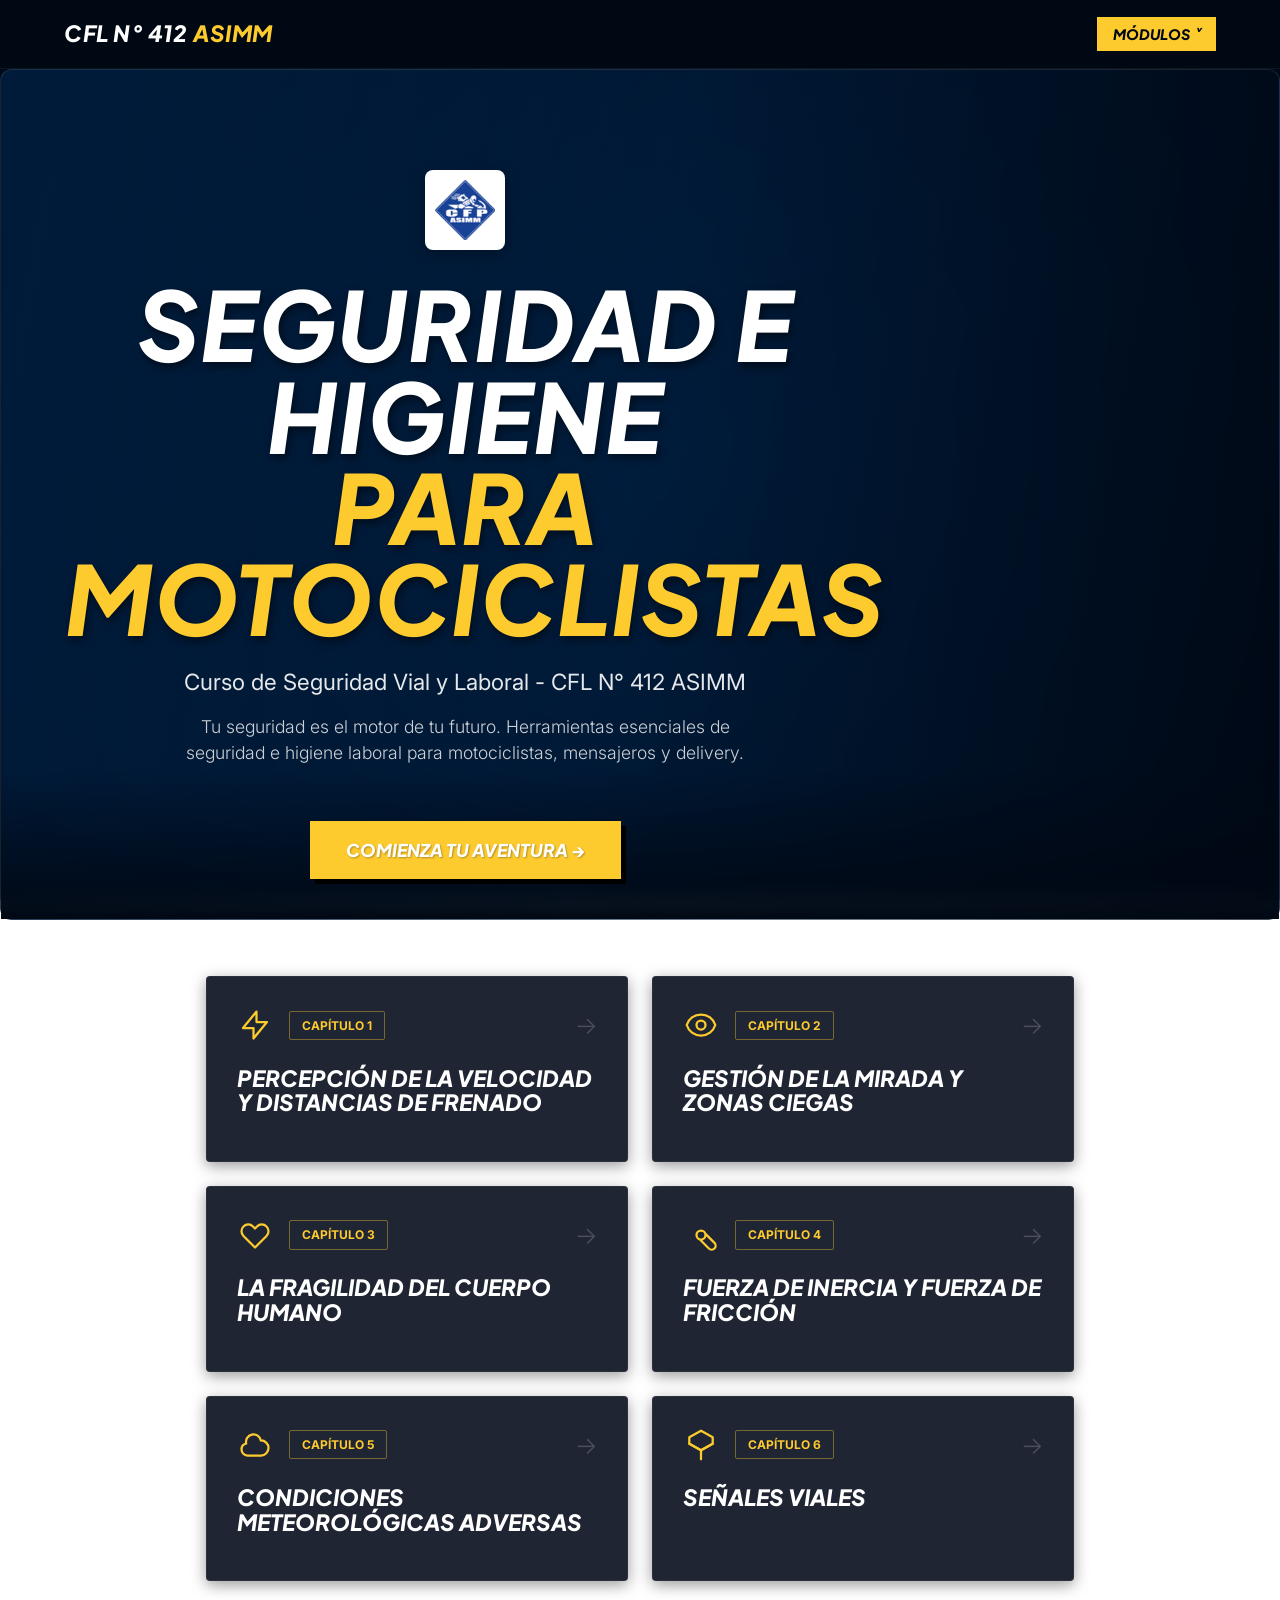
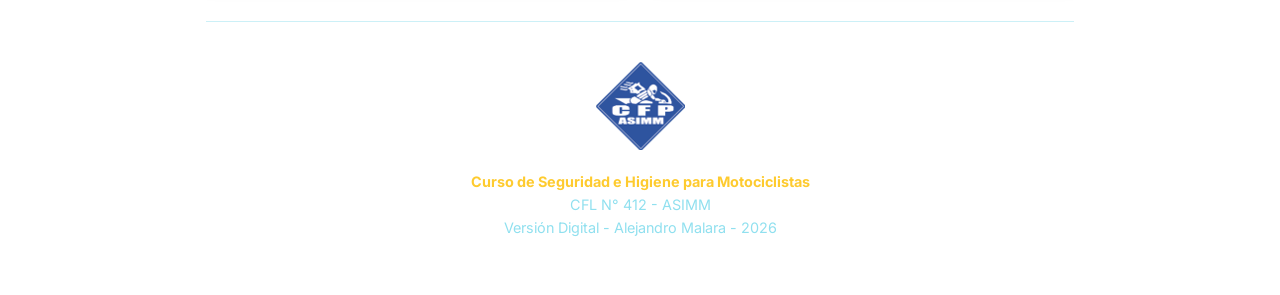
==== index.html @ fe1f0829 "Curso de Seguridad e Higiene para Motociclistas - CFL 412 ASIMM" ====
<!DOCTYPE html>
<html lang="es">

<head>
    <script>
        const urlParams = new URLSearchParams(window.location.search);
        const showCap = urlParams.get('cap');
        if (showCap) {
            document.documentElement.classList.add('chapter-view-mode');
            document.addEventListener('DOMContentLoaded', () => {
                const targetCap = document.getElementById(showCap);
                if (targetCap) {
                    targetCap.classList.add('active-view');
                }
            });
        }
    </script>
    <meta charset="UTF-8">
    <meta name="viewport" content="width=device-width, initial-scale=1.0, maximum-scale=5.0">
    <title>Curso de Seguridad e Higiene para Motociclistas</title>
    <!-- Google Fonts -->
    <link rel="preconnect" href="https://fonts.googleapis.com">
    <link rel="preconnect" href="https://fonts.gstatic.com" crossorigin>
    <link
        href="https://fonts.googleapis.com/css2?family=Inter:ital,opsz,wght@0,14..32,100..900;1,14..32,100..900&family=Plus+Jakarta+Sans:ital,wght@0,200..800;1,200..800&display=swap"
        rel="stylesheet">
    <style>
        :root {
            /* ASIMM Official Colors / Formacion Vial Extreme */
            --gcba-navy: #001d3d;
            --gcba-navy-dark: #000814;
            --gcba-cyan: #00B4D8;
            --gcba-yellow: #fecb2f;
            --gcba-orange: #ff4139;
            /* Brand Red */
            --white: #FFFFFF;
            --danger-red: #ff4139;
        }

        * {
            margin: 0;
            padding: 0;
            box-sizing: border-box;
        }

        body {
            font-family: 'Inter', -apple-system, BlinkMacSystemFont, 'Segoe UI', Roboto, sans-serif;
            background: radial-gradient(circle at center, var(--gcba-navy) 0%, var(--gcba-navy-dark) 100%);
            background-attachment: fixed;
            color: var(--white);
            line-height: 1.6;
            min-height: 100vh;
            -webkit-font-smoothing: antialiased;
        }

        .container {
            max-width: 900px;
            margin: 0 auto;
            padding: 16px;
        }

        header {
            background: rgba(0, 29, 61, 0.6);
            backdrop-filter: blur(10px);
            border: 1px solid rgba(255, 255, 255, 0.1);
            border-radius: 12px;
            padding: 24px;
            margin-bottom: 24px;
            text-align: center;
        }

        h1 {
            font-family: 'Plus Jakarta Sans', sans-serif;
            color: var(--white);
            font-size: 2rem;
            margin-bottom: 8px;
            font-weight: 800;
            font-style: italic;
            text-transform: uppercase;
            letter-spacing: 1px;
        }

        .subtitle {
            color: var(--gcba-yellow);
            font-size: 1rem;
            font-weight: 500;
        }

        .toc {
            background: rgba(0, 29, 61, 0.6);
            backdrop-filter: blur(10px);
            border: 1px solid rgba(255, 255, 255, 0.1);
            border-radius: 10px;
            padding: 20px;
            margin-bottom: 24px;
        }

        .toc h2 {
            font-family: 'Plus Jakarta Sans', sans-serif;
            color: var(--gcba-yellow);
            font-size: 1.3rem;
            margin-bottom: 12px;
            border-bottom: 1px solid rgba(255, 255, 255, 0.1);
            padding-bottom: 8px;
            font-weight: 800;
            font-style: italic;
            text-transform: uppercase;
        }

        .toc ul {
            list-style: none;
            padding: 0;
        }

        .toc li {
            padding: 10px 0;
            border-bottom: 1px solid rgba(255, 255, 255, 0.1);
        }

        .toc li:last-child {
            border-bottom: none;
        }

        .toc a {
            color: var(--white);
            text-decoration: none;
            font-size: 1rem;
            display: block;
            transition: color 0.2s ease, transform 0.2s ease;
        }

        .toc a:hover {
            transform: translateX(5px);
            color: var(--gcba-yellow);
        }

        .chapter-grid {
            display: grid;
            grid-template-columns: repeat(auto-fit, minmax(min(100%, 320px), 1fr));
            gap: 24px;
            margin-bottom: 40px;
        }

        .chapter {
            background: #1f2532;
            border: 1px solid rgba(255, 255, 255, 0.05);
            border-radius: 4px;
            padding: 30px;
            display: flex;
            flex-direction: column;
            box-shadow: 0 4px 15px rgba(0, 0, 0, 0.4);
            transition: transform 0.2s ease, box-shadow 0.2s ease;
        }

        .chapter:hover {
            transform: translateY(-5px);
            box-shadow: 0 8px 15px rgba(0, 0, 0, 0.6);
            border-color: rgba(254, 203, 47, 0.3);
        }

        .card-header {
            display: flex;
            justify-content: space-between;
            align-items: flex-start;
            margin-bottom: 20px;
        }

        .card-icon-badge {
            display: flex;
            align-items: center;
            gap: 16px;
        }

        .card-icon-badge svg {
            width: 36px;
            height: 36px;
            stroke-width: 1.5;
        }

        .card-badge {
            font-size: 0.75rem;
            font-weight: 700;
            color: var(--gcba-yellow);
            border: 1px solid rgba(254, 203, 47, 0.4);
            padding: 4px 12px;
            border-radius: 2px;
            text-transform: uppercase;
        }

        .card-arrow {
            color: rgba(255, 255, 255, 0.2);
            font-size: 1.5rem;
            font-weight: 300;
        }

        .chapter h2.card-title {
            font-family: 'Plus Jakarta Sans', sans-serif;
            color: var(--white);
            font-size: 1.4rem;
            margin-bottom: 16px;
            border-bottom: none;
            padding-bottom: 0;
            font-weight: 900;
            font-style: italic;
            text-transform: uppercase;
            line-height: 1.1;
        }

        .chapter h3 {
            font-family: 'Plus Jakarta Sans', sans-serif;
            color: var(--white);
            font-size: 1.1rem;
            margin: 20px 0 10px 0;
            font-weight: 700;
        }

        .chapter p,
        .chapter ul {
            color: rgba(255, 255, 255, 0.7);
            font-size: 0.95rem;
            line-height: 1.6;
            margin-bottom: 16px;
        }

        .chapter ul {
            margin: 14px 0 14px 28px;
        }

        .chapter li {
            margin-bottom: 10px;
        }

        .alert {
            padding: 18px;
            border-radius: 10px;
            margin: 20px 0;
            border-left: 5px solid;
            font-size: 1rem;
        }

        .alert-warning {
            background: rgba(254, 203, 47, 0.15);
            border-color: var(--gcba-yellow);
            color: var(--gcba-yellow);
        }

        .alert-danger {
            background: rgba(255, 65, 57, 0.15);
            border-color: var(--gcba-orange);
            color: var(--gcba-orange);
        }

        .alert-info {
            background: rgba(0, 180, 216, 0.15);
            border-color: var(--gcba-cyan);
            color: #90E0EF;
        }

        strong {
            color: var(--gcba-yellow);
            font-weight: 700;
        }

        /* Navbar & Hero Styles */
        .navbar {
            display: flex;
            justify-content: space-between;
            align-items: center;
            padding: 1rem 5%;
            background-color: var(--gcba-navy-dark);
            position: fixed;
            top: 0;
            left: 0;
            right: 0;
            z-index: 1000;
            border-bottom: 1px solid rgba(255, 255, 255, 0.05);
        }

        .nav-brand {
            font-family: 'Plus Jakarta Sans', sans-serif;
            font-size: 1.4rem;
            font-weight: 800;
            font-style: italic;
            letter-spacing: 0.5px;
            display: flex;
            flex-wrap: wrap;
            gap: 6px;
        }

        .text-white {
            color: var(--white);
        }

        .text-yellow {
            color: var(--gcba-yellow);
        }

        .nav-btn {
            background-color: var(--gcba-yellow);
            color: var(--gcba-navy-dark);
            border: none;
            padding: 8px 16px;
            font-family: 'Plus Jakarta Sans', sans-serif;
            font-weight: 800;
            font-style: italic;
            font-size: 0.9rem;
            cursor: pointer;
            text-transform: uppercase;
        }

        .hero {
            position: relative;
            min-height: 85vh;
            display: flex;
            align-items: center;
            padding: 100px 5% 40px;
            margin-bottom: 40px;
            background: linear-gradient(100deg, rgba(0, 29, 61, 0.95) 0%, rgba(0, 29, 61, 0.6) 50%, rgba(0, 8, 20, 0.85) 100%), none;
        }

        .hero::after {
            content: '';
            position: absolute;
            bottom: 0;
            left: 0;
            right: 0;
            height: 150px;
            background: linear-gradient(to top, var(--gcba-navy-dark), transparent);
            pointer-events: none;
        }

        .hero-content {
            max-width: 800px;
            position: relative;
            z-index: 10;
        }

        .hero-title {
            font-family: 'Plus Jakarta Sans', sans-serif;
            font-size: clamp(3rem, 8vw, 6rem);
            line-height: 0.95;
            margin-bottom: 24px;
            font-weight: 900;
            font-style: italic;
            text-transform: uppercase;
            text-shadow: 2px 4px 8px rgba(0, 0, 0, 0.5);
        }

        .hero-subtitle {
            font-size: 1.4rem;
            font-weight: 400;
            margin-bottom: 16px;
            max-width: 800px;
            line-height: 1.4;
            color: rgba(255, 255, 255, 0.9);
        }

        .hero-description {
            font-size: 1.1rem;
            font-weight: 300;
            margin: 0 auto 40px auto;
            max-width: 600px;
            line-height: 1.5;
            color: rgba(255, 255, 255, 0.8);
            text-align: center;
        }

        .btn-primary {
            display: inline-block;
            background-color: var(--gcba-yellow);
            color: var(--white);
            text-shadow: 1px 1px 2px rgba(0, 0, 0, 0.3);
            text-align: center;
            text-decoration: none;
            padding: 18px 36px;
            font-family: 'Plus Jakarta Sans', sans-serif;
            font-weight: 800;
            font-style: italic;
            font-size: 1.1rem;
            text-transform: uppercase;
            border: none;
            cursor: pointer;
            box-shadow: 5px 5px 0px rgba(0, 0, 0, 1);
            transition: all 0.2s ease;
        }

        .btn-primary:active {
            transform: translate(2px, 2px);
            box-shadow: 0 0 0 rgba(0, 0, 0, 1);
        }

        /* Estilos para el botón H5P */
        .h5p-btn {
            display: block;
            width: 100%;
            padding: 18px;
            background-color: var(--gcba-yellow);
            color: var(--white);
            text-shadow: 1px 1px 2px rgba(0, 0, 0, 0.3);
            text-align: center;
            text-decoration: none;
            font-family: 'Plus Jakarta Sans', sans-serif;
            font-weight: 800;
            font-style: italic;
            font-size: 1.1rem;
            border-radius: 4px;
            margin-top: 24px;
            box-shadow: 4px 4px 0px rgba(0, 0, 0, 1);
            transition: all 0.3s ease;
            text-transform: uppercase;
            letter-spacing: 1px;
            border: none;
            cursor: pointer;
            margin-top: auto;
        }

        .h5p-btn:hover {
            transform: translate(-2px, -2px);
            background-color: #ffda60;
            box-shadow: 6px 6px 0px rgba(0, 0, 0, 1);
        }

        .h5p-btn:active {
            transform: translate(2px, 2px);
            box-shadow: 0px 0px 0px rgba(0, 0, 0, 1);
        }

        .h5p-hint {
            display: block;
            text-align: center;
            font-size: 0.85rem;
            color: #90E0EF;
            margin-top: 8px;
            font-style: italic;
        }

        footer {
            text-align: center;
            padding: 40px 24px;
            color: #90E0EF;
            font-size: 0.9rem;
            border-top: 1px solid rgba(0, 180, 216, 0.2);
            margin-top: 40px;
            display: flex;
            flex-direction: column;
            align-items: center;
        }

        .footer-logo {
            max-width: 150px;
            height: auto;
            margin-bottom: 20px;
            opacity: 0.9;
        }

        /* Responsive adjustments */
        @media (max-width: 768px) {
            .navbar {
                padding: 0.8rem 5%;
            }

            .nav-brand {
                font-size: 0.95rem;
            }

            .hero {
                padding: 100px 5% 30px;
                min-height: auto;
            }

            .hero-title {
                font-size: clamp(2.2rem, 8vw, 3.5rem);
                margin-bottom: 16px;
            }

            .hero-subtitle {
                font-size: 1rem;
                margin-bottom: 24px;
            }

            .chapter {
                padding: 20px 16px;
            }

            .h5p-btn,
            .btn-primary {
                font-size: 0.95rem;
                padding: 14px;
            }

            .modal-content {
                padding: 24px;
                width: 95%;
            }
        }

        .modal-overlay {
            display: none;
            position: fixed;
            top: 0;
            left: 0;
            width: 100%;
            height: 100%;
            background: rgba(0, 0, 0, 0.85);
            backdrop-filter: blur(8px);
            z-index: 1000;
            justify-content: center;
            align-items: center;
            opacity: 0;
            transition: opacity 0.3s ease;
        }

        .modal-overlay.active {
            display: flex;
            opacity: 1;
        }

        .modal-content {
            background: #1f2532;
            padding: 40px;
            width: 90%;
            max-width: 450px;
            border-radius: 8px;
            border: 1px solid rgba(254, 203, 47, 0.3);
            box-shadow: 0 10px 40px rgba(0, 0, 0, 0.8);
            transform: translateY(20px);
            transition: transform 0.3s ease;
            position: relative;
        }

        .modal-overlay.active .modal-content {
            transform: translateY(0);
        }

        .close-btn {
            position: absolute;
            top: 15px;
            right: 20px;
            background: none;
            border: none;
            color: rgba(255, 255, 255, 0.6);
            font-size: 2rem;
            cursor: pointer;
            line-height: 1;
            transition: color 0.2s;
        }

        .close-btn:hover {
            color: var(--gcba-yellow);
        }

        .form-group {
            margin-bottom: 20px;
        }

        .form-input {
            width: 100%;
            padding: 14px 16px;
            background: rgba(0, 0, 0, 0.3);
            border: 1px solid rgba(255, 255, 255, 0.15);
            border-radius: 4px;
            color: var(--white);
            font-family: 'Inter', sans-serif;
            font-size: 1rem;
            transition: all 0.2s ease;
            box-sizing: border-box;
        }

        .form-input:focus {
            outline: none;
            border-color: var(--gcba-yellow);
            background: rgba(0, 0, 0, 0.5);
            box-shadow: 0 0 0 2px rgba(254, 203, 47, 0.2);
        }

        .form-input::placeholder {
            color: rgba(255, 255, 255, 0.4);
        }

        select.form-input option {
            background-color: #1f2532;
            color: var(--white);
        }

        #loginForm .btn-primary {
            width: 100%;
            margin-top: 10px;
            box-sizing: border-box;
        }

        .nav-dropdown-container {
            position: relative;
        }

        .nav-dropdown {
            position: absolute;
            top: 100%;
            right: 0;
            background: #1f2532;
            border: 1px solid rgba(254, 203, 47, 0.3);
            border-radius: 8px;
            box-shadow: 0 10px 40px rgba(0, 0, 0, 0.8);
            width: 320px;
            max-width: calc(100vw - 32px);
            opacity: 0;
            visibility: hidden;
            transform: translateY(10px);
            transition: all 0.3s ease;
            z-index: 999;
            padding: 8px 0;
            margin-top: 8px;
        }

        .nav-dropdown.active {
            opacity: 1;
            visibility: visible;
            transform: translateY(0);
        }

        .nav-dropdown ul {
            list-style: none;
            padding: 0;
            margin: 0;
        }

        .nav-dropdown a {
            display: block;
            padding: 12px 20px;
            color: rgba(255, 255, 255, 0.8);
            text-decoration: none;
            font-family: 'Inter', sans-serif;
            font-size: 0.95rem;
            transition: background 0.2s, color 0.2s;
            border-bottom: 1px solid rgba(255, 255, 255, 0.05);
        }

        .nav-dropdown li:last-child a {
            border-bottom: none;
        }

        .nav-dropdown a:hover {
            background-color: rgba(254, 203, 47, 0.1);
            color: var(--gcba-yellow);
        }

        .chapter-toggle {
            cursor: pointer;
            transition: opacity 0.2s;
        }

        .chapter-toggle:hover {
            opacity: 0.8;
        }

        .chapter-content-body {
            display: none;
            margin-top: 20px;
            animation: fadeIn 0.4s ease forwards;
            padding-top: 15px;
            border-top: 1px solid rgba(255, 255, 255, 0.1);
        }

        .chapter.active .chapter-content-body {
            display: block;
        }

        .card-arrow {
            transition: transform 0.3s ease;
            display: inline-block;
        }

        .chapter.active .card-arrow {
            transform: rotate(90deg);
        }

        /* Single Chapter View Mode Styles */
        html.chapter-view-mode .navbar,
        html.chapter-view-mode .hero,
        html.chapter-view-mode .toc,
        html.chapter-view-mode .chapter {
            display: none !important;
        }

        html.chapter-view-mode .chapter.active-view {
            display: block !important;
        }

        html.chapter-view-mode .chapter.active-view .chapter-content-body {
            display: block !important;
            animation: none;
        }

        html.chapter-view-mode .chapter.active-view .card-arrow {
            display: none !important;
        }

        html.chapter-view-mode .chapter.active-view .chapter-toggle {
            pointer-events: none;
            cursor: default;
        }

        html.chapter-view-mode .main-content {
            padding-top: 40px;
        }
    </style>

</head>

<body>
    <nav class="navbar" style="position: relative;">
        <div class="nav-brand">
            <span class="text-white">CFL N° 412</span> <span class="text-yellow">ASIMM</span>
        </div>
        <div class="nav-dropdown-container">
            <button class="nav-btn" id="modulosBtn">MÓDULOS ˅</button>
            <div class="nav-dropdown" id="modulosDropdown">
                <ul>
                    <li><a href="javascript:void(0)"
                            onclick="openActivityModal('actividades-extra/index.html?embedded=true#/introduccion')"
                            class="dropdown-link">INTRODUCCIÓN</a></li>

                    <li><a href="javascript:void(0)"
                            onclick="openActivityModal('actividades-extra/index.html?embedded=true#/prioridades')"
                            class="dropdown-link">PRIORIDADES DE PASO</a></li>
                </ul>
            </div>
        </div>
    </nav>

    <header class="hero">
        <div class="hero-content"><div style="background: white; padding: 10px; border-radius: 8px; display: inline-block; margin-bottom: 20px; box-shadow: 0 4px 15px rgba(0,0,0,0.3);"><img src="logo.png" alt="Logo ASIMM" style="height: 60px; width: auto; display: block;"></div>
            <h1 class="hero-title">
                <span class="text-white">SEGURIDAD E HIGIENE</span><br>
                <span class="text-yellow">PARA MOTOCICLISTAS</span>
            </h1>
            <p class="hero-subtitle">Curso de Seguridad Vial y Laboral - CFL N° 412 ASIMM</p>
            <p class="hero-description">Tu seguridad es el motor de tu futuro. Herramientas esenciales de seguridad e higiene laboral para motociclistas, mensajeros y delivery.</p>
            <button id="openLoginBtn" class="btn-primary" style="margin-top: 15px;">COMIENZA TU AVENTURA &rarr;</button>
        </div>
    </header>

    <div class="container main-content">

        <div class="chapter-grid">
            <div id="cap1" class="chapter">
                <a href="javascript:void(0)" onclick="openActivityModal('index_bundled.html?cap=cap1')"
                    class="chapter-toggle" style="text-decoration:none; color:inherit; display:block;">
                    <div class="card-header">
                        <div class="card-icon-badge">
                            <svg fill="none" stroke="var(--gcba-yellow)" viewBox="0 0 24 24">
                                <path stroke-linecap="round" stroke-linejoin="round" d="M13 10V3L4 14h7v7l9-11h-7z">
                                </path>
                            </svg>
                            <span class="card-badge">Capítulo 1</span>
                        </div>
                        <div class="card-arrow">&rarr;</div>
                    </div>
                    <h2 class="card-title">Percepción de la Velocidad y Distancias de Frenado</h2>
                </a>
                <div class="chapter-content-body">

                    <p>La velocidad es uno de los factores más determinantes en la seguridad vial. A mayor velocidad,
                        mayor
                        es
                        la energía cinética involucrada y mayor la distancia necesaria para detenerse.</p>

                    <div class="alert alert-danger">
                        <strong>Dato Crítico:</strong> Si duplicas la velocidad, cuadruplicas la energía de impacto.
                    </div>

                    <h3>Distancia de Detención</h3>
                    <p>La distancia total necesaria para detener un vehículo consta de dos componentes:</p>
                    <ul>
                        <li><strong>Distancia de Reacción:</strong> Espacio recorrido mientras el conductor percibe el
                            peligro y
                            reacciona (aproximadamente 1 segundo)</li>
                        <li><strong>Distancia de Frenado:</strong> Espacio que recorre el vehículo desde que se aplican
                            los
                            frenos hasta detenerse completamente</li>
                    </ul>

                    <h3>Ejemplos Prácticos</h3>
                    <ul>
                        <li>A 40 km/h: ~22 metros totales</li>
                        <li>A 60 km/h: ~45 metros totales</li>
                        <li>A 80 km/h: ~75 metros totales</li>
                        <li>A 100 km/h: ~110 metros totales</li>
                    </ul>

                    <div class="alert alert-warning">
                        <strong>Importante:</strong> Estas distancias son para condiciones ideales (asfalto seco,
                        neumáticos
                        en
                        buen estado, conductor alerta).
                    </div>

                    <a href="https://app.lumi.education/run/ufYWM2" target="_blank" class="h5p-btn">
                        📚 VER CONTENIDO INTERACTIVO (H5P)
                    </a>
                    <span class="h5p-hint">Se abrirá en una nueva pestaña (Recomendado para WhatsApp)</span>
                </div>
            </div>

            <div id="cap2" class="chapter">
                <a href="javascript:void(0)" onclick="openActivityModal('index_bundled.html?cap=cap2')"
                    class="chapter-toggle" style="text-decoration:none; color:inherit; display:block;">
                    <div class="card-header">
                        <div class="card-icon-badge">
                            <svg fill="none" stroke="var(--gcba-yellow)" viewBox="0 0 24 24">
                                <path stroke-linecap="round" stroke-linejoin="round"
                                    d="M15 12a3 3 0 11-6 0 3 3 0 016 0z" />
                                <path stroke-linecap="round" stroke-linejoin="round"
                                    d="M2.458 12C3.732 7.943 7.523 5 12 5c4.478 0 8.268 2.943 9.542 7-1.274 4.057-5.064 7-9.542 7-4.477 0-8.268-2.943-9.542-7z" />
                            </svg>
                            <span class="card-badge">Capítulo 2</span>
                        </div>
                        <div class="card-arrow">&rarr;</div>
                    </div>
                    <h2 class="card-title">Gestión de la Mirada y Zonas Ciegas</h2>
                </a>
                <div class="chapter-content-body">

                    <p>El 90% de la información necesaria para conducir ingresa al cerebro a través de los ojos. La
                        gestión
                        correcta de la mirada es fundamental para una conducción segura.</p>

                    <h3>Mirada Panorámica</h3>
                    <p>Los conductores expertos mantienen una mirada amplia que abarca:</p>
                    <ul>
                        <li>Punto focal lejano</li>
                        <li>Visión periférica activa</li>
                        <li>Revisión frecuente de espejos</li>
                        <li>Anticipación de movimientos de otros usuarios</li>
                    </ul>

                    <h3>Zonas Ciegas de Camiones</h3>
                    <p>Los camiones tienen cuatro zonas principales donde NO pueden ver a los motociclistas:</p>

                    <div class="alert alert-danger">
                        <strong>ZONA FRONTAL:</strong> Hasta 6 metros adelante del camión son invisibles para el
                        conductor.
                    </div>

                    <div class="alert alert-danger">
                        <strong>ZONA LATERAL DERECHA:</strong> La más peligrosa. TODO el lateral derecho es una zona
                        ciega.
                        Peligro crítico en giros a la derecha.
                    </div>

                    <div class="alert alert-danger">
                        <strong>ZONA LATERAL IZQUIERDA:</strong> Aunque el conductor tiene espejo de ese lado, hay
                        bandas
                        ciegas
                        en ciertos ángulos.
                    </div>

                    <div class="alert alert-danger">
                        <strong>ZONA TRASERA:</strong> Hasta 30 metros detrás del camión son invisibles para el
                        conductor.
                    </div>

                    <h3>Regla de Seguridad</h3>
                    <p><strong>Si tú no ves al conductor del camión en sus espejos, él tampoco te ve a ti.</strong></p>

                    <a href="https://app.lumi.education/run/dj0Xvw" target="_blank" class="h5p-btn">
                        📚 VER CONTENIDO INTERACTIVO (H5P)
                    </a>
                    <span class="h5p-hint">Se abrirá en una nueva pestaña (Recomendado para WhatsApp)</span>
                </div>
            </div>

            <div id="cap3" class="chapter">
                <a href="javascript:void(0)" onclick="openActivityModal('index_bundled.html?cap=cap3')"
                    class="chapter-toggle" style="text-decoration:none; color:inherit; display:block;">
                    <div class="card-header">
                        <div class="card-icon-badge">
                            <svg fill="none" stroke="var(--gcba-yellow)" viewBox="0 0 24 24">
                                <path stroke-linecap="round" stroke-linejoin="round"
                                    d="M4.318 6.318a4.5 4.5 0 000 6.364L12 20.364l7.682-7.682a4.5 4.5 0 00-6.364-6.364L12 7.636l-1.318-1.318a4.5 4.5 0 00-6.364 0z" />
                            </svg>
                            <span class="card-badge">Capítulo 3</span>
                        </div>
                        <div class="card-arrow">&rarr;</div>
                    </div>
                    <h2 class="card-title">La Fragilidad del Cuerpo Humano</h2>
                </a>
                <div class="chapter-content-body">

                    <p>Los motociclistas son usuarios vulnerables de la vía pública. La falta de una estructura
                        protectora
                        los
                        expone a lesiones graves en caso de siniestros.</p>

                    <div class="alert alert-info">
                        <strong>Estadística Vital:</strong> El casco reduce un 85% las probabilidades de lesiones graves
                        (fractura de cráneo y daño cerebral).
                    </div>

                    <h3>Equivalencia de Impactos</h3>
                    <p>Chocar en moto equivale a caer desde una altura considerable:</p>
                    <ul>
                        <li>30 km/h = Caer desde 3.5 metros (1 piso)</li>
                        <li>60 km/h = Caer desde 14 metros (5 pisos)</li>
                        <li>80 km/h = Caer desde 25 metros (8 pisos)</li>
                        <li>100 km/h = Caer desde 39 metros (13 pisos)</li>
                    </ul>

                    <h3>Equipamiento de Protección</h3>
                    <ul>
                        <li><strong>Casco Integral:</strong> Obligatorio, homologado IRAM AITA 3621, vida útil 3 años
                        </li>
                        <li><strong>Campera con Protección:</strong> Coderas, hombros y espalda reforzados</li>
                        <li><strong>Guantes:</strong> Protegen manos en caídas (lesiones muy frecuentes)</li>
                        <li><strong>Botas:</strong> Protección de tobillos y mejor agarre</li>
                        <li><strong>Pantalones Reforzados:</strong> Evitan abrasiones graves</li>
                    </ul>

                    <div class="alert alert-warning">
                        <strong>Recomendación:</strong> Usar SIEMPRE todo el equipo, incluso en trayectos cortos. La
                        mayoría
                        de
                        los siniestros ocurren cerca del hogar.
                    </div>

                    <a href="https://app.lumi.education/run/Diufs7" target="_blank" class="h5p-btn">
                        📚 VER CONTENIDO INTERACTIVO (H5P)
                    </a>
                    <span class="h5p-hint">Se abrirá en una nueva pestaña (Recomendado para WhatsApp)</span>
                </div>
            </div>

            <div id="cap4" class="chapter">
                <a href="javascript:void(0)" onclick="openActivityModal('index_bundled.html?cap=cap4')"
                    class="chapter-toggle" style="text-decoration:none; color:inherit; display:block;">
                    <div class="card-header">
                        <div class="card-icon-badge">
                            <svg fill="none" stroke="var(--gcba-yellow)" viewBox="0 0 24 24">
                                <path stroke-linecap="round" stroke-linejoin="round"
                                    d="M11.42 15.17L17.25 21A2.652 2.652 0 0021 17.25l-5.83-5.83M15 12a3 3 0 11-6 0 3 3 0 016 0z" />
                            </svg>
                            <span class="card-badge">Capítulo 4</span>
                        </div>
                        <div class="card-arrow">&rarr;</div>
                    </div>
                    <h2 class="card-title">Fuerza de Inercia y Fuerza de Fricción</h2>
                </a>
                <div class="chapter-content-body">

                    <p>Comprender las fuerzas físicas que actúan durante la conducción permite anticipar y manejar
                        situaciones
                        de riesgo.</p>

                    <h3>Fuerza de Inercia</h3>
                    <p>La inercia es la resistencia de un objeto a cambiar su estado de movimiento. En conducción:</p>
                    <ul>
                        <li>Un vehículo en movimiento tiende a seguir en línea recta</li>
                        <li>Requiere fuerza (fricción) para cambiar de dirección o detenerse</li>
                        <li>A mayor velocidad, mayor inercia, más difícil frenar o girar</li>
                    </ul>

                    <h3>Fuerza de Fricción</h3>
                    <p>La fricción es la adherencia entre los neumáticos y la calzada. Depende de:</p>
                    <ul>
                        <li><strong>Estado de los neumáticos:</strong> Dibujo, presión, desgaste</li>
                        <li><strong>Superficie:</strong> Asfalto seco tiene mayor fricción que mojado</li>
                        <li><strong>Carga:</strong> Distribución del peso en la moto</li>
                        <li><strong>Temperatura:</strong> Neumáticos fríos tienen menos agarre</li>
                    </ul>

                    <h3>Sistemas de Frenado</h3>

                    <p><strong>ABS (Sistema Antibloqueo):</strong></p>
                    <ul>
                        <li>Evita que las ruedas se bloqueen al frenar</li>
                        <li>Permite mantener el control direccional</li>
                        <li>Fundamental en frenadas de emergencia</li>
                    </ul>

                    <p><strong>CBS (Sistema de Frenado Combinado):</strong></p>
                    <ul>
                        <li>Distribuye automáticamente la fuerza entre ambas ruedas</li>
                        <li>Ideal para conductores principiantes</li>
                        <li>Frenado equilibrado sin técnica avanzada</li>
                    </ul>

                    <div class="alert alert-info">
                        <strong>Recomendación:</strong> Practicar frenadas en lugares seguros para conocer cómo responde
                        tu
                        moto.
                    </div>

                    <a href="https://app.lumi.education/run/Fq-2FJ" target="_blank" class="h5p-btn">
                        📚 VER CONTENIDO INTERACTIVO (H5P)
                    </a>
                    <span class="h5p-hint">Se abrirá en una nueva pestaña (Recomendado para WhatsApp)</span>
                </div>
            </div>

            <div id="cap5" class="chapter">
                <a href="javascript:void(0)" onclick="openActivityModal('index_bundled.html?cap=cap5')"
                    class="chapter-toggle" style="text-decoration:none; color:inherit; display:block;">
                    <div class="card-header">
                        <div class="card-icon-badge">
                            <svg fill="none" stroke="var(--gcba-yellow)" viewBox="0 0 24 24">
                                <path stroke-linecap="round" stroke-linejoin="round"
                                    d="M3 15a4 4 0 004 4h9a5 5 0 10-.1-9.999 5.002 5.002 0 10-9.78 2.096A4.001 4.001 0 003 15z" />
                            </svg>
                            <span class="card-badge">Capítulo 5</span>
                        </div>
                        <div class="card-arrow">&rarr;</div>
                    </div>
                    <h2 class="card-title">Condiciones Meteorológicas Adversas</h2>
                </a>
                <div class="chapter-content-body">

                    <p>El clima puede cambiar rápidamente y afectar significativamente la seguridad. Es fundamental
                        saber
                        cómo
                        adaptar la conducción.</p>

                    <h3>Lluvia</h3>
                    <ul>
                        <li>Reducir velocidad 20-30%</li>
                        <li>Aumentar distancia de seguimiento al doble</li>
                        <li>Evitar charcos (riesgo de aquaplaning)</li>
                        <li>No frenar ni girar sobre pintura blanca mojada</li>
                        <li>Usar equipo impermeable</li>
                    </ul>

                    <div class="alert alert-danger">
                        <strong>Aquaplaning:</strong> Cuando una capa de agua hace que los neumáticos pierdan contacto
                        con
                        el
                        asfalto. Extremadamente peligroso en motos.
                    </div>

                    <h3>Viento Fuerte</h3>
                    <ul>
                        <li>Sujetar firmemente el manillar</li>
                        <li>Anticipar efecto Venturi cerca de camiones</li>
                        <li>Reducir velocidad en puentes y zonas abiertas</li>
                        <li>Inclinar el cuerpo contra el viento</li>
                        <li>Usar protección ocular obligatoria</li>
                    </ul>

                    <h3>Niebla</h3>
                    <ul>
                        <li>Usar luces bajas (las altas rebotan y enceguecen)</li>
                        <li>Reducir velocidad drásticamente</li>
                        <li>Usar referencias laterales (líneas demarcatorias)</li>
                        <li>Si no ves nada, detente fuera de la calzada</li>
                    </ul>

                    <div class="alert alert-warning">
                        <strong>Consejo General:</strong> Si las condiciones climáticas son extremas, considera
                        reprogramar
                        el
                        viaje. Ningún destino vale tu seguridad.
                    </div>

                    <a href="https://app.lumi.education/run/xAEoUL" target="_blank" class="h5p-btn">
                        📚 VER CONTENIDO INTERACTIVO (H5P)
                    </a>
                    <span class="h5p-hint">Se abrirá en una nueva pestaña (Recomendado para WhatsApp)</span>
                </div>
            </div>

            <div id="cap6" class="chapter">
                <a href="javascript:void(0)"
                    onclick="openActivityModal('actividades-extra/index.html?embedded=true#/modules')"
                    class="chapter-toggle" style="text-decoration:none; color:inherit; display:block;">
                    <div class="card-header">
                        <div class="card-icon-badge">
                            <svg fill="none" stroke="var(--gcba-yellow)" viewBox="0 0 24 24">
                                <path stroke-linecap="round" stroke-linejoin="round"
                                    d="M12 2.5L4.2 6.8v4.4L12 15.5l7.8-4.3V6.8L12 2.5z" />
                                <path stroke-linecap="round" stroke-linejoin="round"
                                    d="M12 15.5v6M4.2 11.2l7.8 4.3 7.8-4.3" />
                            </svg>
                            <span class="card-badge">Capítulo 6</span>
                        </div>
                        <div class="card-arrow">&rarr;</div>
                    </div>
                    <h2 class="card-title">Señales Viales</h2>
                </a>
                <div class="chapter-content-body">

                    <img src="senales_viales_hero.png" alt="Señales Viales - Tipos de señalización vial argentina"
                        style="width:100%; border-radius:8px; margin-bottom:20px; border:1px solid rgba(255,255,255,0.1);">

                    <p>Las señales viales son el lenguaje universal de la vía pública. Conocerlas y respetarlas es
                        fundamental para la seguridad de todos los usuarios del tránsito: conductores, motociclistas,
                        ciclistas y peatones.</p>

                    <div class="alert alert-info">
                        <strong>Dato Clave:</strong> En Argentina, la señalización vial está regulada por la Ley
                        Nacional de Tránsito N° 24.449 y sigue los estándares del Manual de Señalamiento Vial de la
                        Dirección Nacional de Vialidad.
                    </div>

                    <h3>🔶 Señales Preventivas</h3>
                    <p>Son de <strong>forma de rombo</strong> con fondo <strong>amarillo</strong> y símbolos negros.
                        Advierten al conductor sobre peligros o situaciones especiales que se encontrará más adelante.
                    </p>
                    <ul>
                        <li><strong>Curva peligrosa:</strong> Indica una curva pronunciada, reducir velocidad</li>
                        <li><strong>Cruce de peatones:</strong> Zona donde cruzan peatones frecuentemente</li>
                        <li><strong>Empalme lateral:</strong> Advierte la incorporación de otra vía</li>
                        <li><strong>Estrechamiento de calzada:</strong> La vía se angosta más adelante</li>
                        <li><strong>Paso a nivel:</strong> Cruce con vías del ferrocarril</li>
                        <li><strong>Animales sueltos:</strong> Zona con posible presencia de animales en la vía</li>
                    </ul>

                    <div class="alert alert-warning">
                        <strong>Importante:</strong> Las señales preventivas se ubican a una distancia previa al peligro
                        para que el conductor tenga tiempo de reaccionar. En zona urbana: 100-150 m antes; en zona
                        rural: 200-300 m antes.
                    </div>

                    <h3>🔴 Señales Reglamentarias</h3>
                    <p>Son de <strong>forma circular</strong> con fondo <strong>blanco</strong> y borde
                        <strong>rojo</strong>. Indican obligaciones, restricciones y prohibiciones que el conductor
                        <strong>debe cumplir obligatoriamente</strong>.
                    </p>
                    <ul>
                        <li><strong>PARE (octágono rojo):</strong> Detención total obligatoria antes de continuar</li>
                        <li><strong>Velocidad máxima:</strong> Límite máximo permitido en esa vía</li>
                        <li><strong>Prohibido estacionar:</strong> No se permite detenerse ni estacionar</li>
                        <li><strong>Prohibido girar:</strong> No se puede doblar en la dirección indicada</li>
                        <li><strong>Contramano:</strong> Prohibido circular en ese sentido</li>
                        <li><strong>Ceda el paso:</strong> Debe dar prioridad a los vehículos de la otra vía</li>
                    </ul>

                    <div class="alert alert-danger">
                        <strong>¡Atención!</strong> No respetar las señales reglamentarias es una infracción grave que
                        puede generar multas, retención del vehículo y, lo más importante, poner en riesgo tu vida y la
                        de los demás.
                    </div>

                    <h3>🟢 Señales Informativas</h3>
                    <p>Son de <strong>forma rectangular</strong> con fondo <strong>verde</strong> (rutas y destinos) o
                        <strong>azul</strong> (servicios). Brindan información útil sobre destinos, distancias y
                        servicios disponibles.
                    </p>
                    <ul>
                        <li><strong>Nombre de calle/ruta:</strong> Identifica la vía por la que se circula</li>
                        <li><strong>Distancia a destinos:</strong> Kilómetros restantes a ciudades o localidades</li>
                        <li><strong>Hospital:</strong> Cercanía de un centro de salud</li>
                        <li><strong>Estación de servicio:</strong> Disponibilidad de combustible cercano</li>
                        <li><strong>Estacionamiento permitido:</strong> Zona habilitada para estacionar</li>
                        <li><strong>Teléfono de emergencia:</strong> Acceso a comunicación de auxilio</li>
                    </ul>

                    <h3>🟠 Señales Transitorias</h3>
                    <p>Son de fondo <strong>naranja</strong> y se utilizan en zonas de obra o trabajos en la vía.
                        Tienen carácter <strong>temporal</strong> y prevalecen sobre la señalización permanente.</p>
                    <ul>
                        <li><strong>Obreros trabajando:</strong> Presencia de personal en la calzada</li>
                        <li><strong>Desvío:</strong> Camino alternativo por obras en la vía</li>
                        <li><strong>Calzada irregular:</strong> Superficie en mal estado temporalmente</li>
                        <li><strong>Fin de zona de obra:</strong> Retorno a condiciones normales de circulación</li>
                    </ul>

                    <div class="alert alert-warning">
                        <strong>Recordá:</strong> En zonas de obra la velocidad máxima se reduce significativamente.
                        Respetá siempre las indicaciones del personal de tránsito y las señales transitorias, ya que
                        prevalecen sobre las señales permanentes.
                    </div>

                    <h3>Jerarquía de la Señalización</h3>
                    <p>Cuando hay señales contradictorias, se respeta este orden de prioridad:</p>
                    <ul>
                        <li><strong>1°</strong> Indicaciones del agente de tránsito</li>
                        <li><strong>2°</strong> Señales transitorias (obras)</li>
                        <li><strong>3°</strong> Semáforo</li>
                        <li><strong>4°</strong> Señales verticales (carteles)</li>
                        <li><strong>5°</strong> Demarcación horizontal (pintado en el piso)</li>
                    </ul>

                    <div class="alert alert-info">
                        <strong>Consejo para motociclistas:</strong> Prestá especial atención a las señales de
                        velocidad máxima y a las zonas de curva. En moto, el margen de error es mucho menor que en un
                        auto. Respetá siempre los límites indicados.
                    </div>

                    <a href="javascript:void(0)"
                        onclick="openActivityModal('actividades-extra/index.html?embedded=true#/modules')"
                        class="h5p-btn">
                        📚 VER CONTENIDO INTERACTIVO — SEÑALES
                    </a>
                    <span class="h5p-hint">Se abrirá el módulo de Señales de Tránsito</span>
                </div>
            </div>

        </div> <!-- Cierra chapter-grid -->

        <footer>
            <img src="logo.png" alt="Logo CFL 412 ASIMM" class="footer-logo">
            <p><strong>Curso de Seguridad e Higiene para Motociclistas</strong></p>
            <p>CFL N° 412 - ASIMM</p>
            <p>Versión Digital - Alejandro Malara - 2026</p>
        </footer>
    </div>

    <!-- Login Modal -->
    <div id="loginModal" class="modal-overlay">
        <div class="modal-content">
            <button class="close-btn" id="closeLoginBtn">&times;</button>
            <h2 class="card-title" style="margin-bottom: 24px;">INICIO DE SESIÓN</h2>
            <form id="loginForm">
                <div class="form-group">
                    <input type="text" class="form-input" id="loginNombre" placeholder="Nombre" required>
                </div>
                <div class="form-group">
                    <input type="text" class="form-input" id="loginApellido" placeholder="Apellido" required>
                </div>
                <div class="form-group">
                    <input type="number" class="form-input" id="loginEdad" placeholder="Edad" required>
                </div>
                <div class="form-group">
                    <input type="number" class="form-input" id="loginDni" placeholder="DNI" required>
                </div>
                <div class="form-group">
                    <input type="email" class="form-input" id="loginEmail" placeholder="Correo Electrónico" required>
                </div>
                <div class="form-group">
                    <select class="form-input" id="loginCfp" required
                        style="cursor: pointer; appearance: none; -webkit-appearance: none; -moz-appearance: none; background-image: url('data:image/svg+xml;utf8,<svg fill=%22%23ffffff%22 height=%2224%22 viewBox=%220 0 24 24%22 width=%2224%22 xmlns=%22http://www.w3.org/2000/svg%22><path d=%22M7 10l5 5 5-5z%22/></svg>'); background-repeat: no-repeat; background-position: right 10px center;">
                        <option value="" disabled selected>Selecciona tu Centro de Formación Laboral (CFL)</option>
                        <option value="CFP N° 1">CFL N° 412 - ASIMM (Mensajeros y Delivery)</option>
                        <option value="CFP N° 4">CFL N° 412 - Delegación Central</option>
                        <option value="CFP N° 6">CFL N° 412 - Cursos de Conducción</option>
                        <option value="CFP N° 7">CFL N° 412 - Anexo Sur</option>
                        <option value="CFP N° 10">CFL N° 412 - Delegación La Plata</option>
                        <option value="CFP N° 28">CFL N° 412 - Delegación Mar del Plata</option>
                        <option value="CFP N° 34">CFL N° 412 - Delegación Bahía Blanca</option>
                        <option value="CFP N° 38">CFL N° 412 - Delegación Tandil</option>
                    </select>
                </div>
                <button type="submit" class="btn-primary">INGRESAR &rarr;</button>
            </form>
        </div>
    </div>

    <script>
        document.addEventListener('DOMContentLoaded', () => {
            const modulosBtn = document.getElementById('modulosBtn');
            const modulosDropdown = document.getElementById('modulosDropdown');

            if (modulosBtn && modulosDropdown) {
                modulosBtn.addEventListener('click', (e) => {
                    e.stopPropagation();
                    modulosDropdown.classList.toggle('active');
                });

                document.addEventListener('click', (e) => {
                    if (!modulosBtn.contains(e.target) && !modulosDropdown.contains(e.target)) {
                        modulosDropdown.classList.remove('active');
                    }
                });

                const dropdownLinks = document.querySelectorAll('.dropdown-link');
                dropdownLinks.forEach(link => {
                    link.addEventListener('click', () => {
                        modulosDropdown.classList.remove('active');
                    });
                });
            }




            const openLoginBtn = document.getElementById('openLoginBtn');
            const closeLoginBtn = document.getElementById('closeLoginBtn');
            const loginModal = document.getElementById('loginModal');
            const loginForm = document.getElementById('loginForm');

            if (openLoginBtn && closeLoginBtn && loginModal) {
                openLoginBtn.addEventListener('click', (e) => {
                    e.preventDefault();
                    loginModal.classList.add('active');
                });

                closeLoginBtn.addEventListener('click', () => {
                    loginModal.classList.remove('active');
                });

                loginModal.addEventListener('click', (e) => {
                    if (e.target === loginModal) {
                        loginModal.classList.remove('active');
                    }
                });

                loginForm.addEventListener('submit', (e) => {
                    e.preventDefault();
                    // Basic validation
                    const nombre = document.getElementById('loginNombre').value;
                    if (nombre) {
                        alert(`¡Hola ${nombre}! Ingreso exitoso.`);
                    }
                    loginModal.classList.remove('active');

                    // Auto-scroll to cap 1 after login
                    setTimeout(() => {
                        const cap1 = document.getElementById('cap1');
                        if (cap1) cap1.scrollIntoView({ behavior: 'smooth' });
                    }, 300);
                });
            }
        });
    </script>

    <!-- Modal for External Activities -->
    <div class="activity-modal-overlay" id="activityModal">
        <button class="activity-modal-close" onclick="closeActivityModal()">&times;</button>
        <div class="activity-modal-content">
            <iframe class="activity-iframe" id="activityIframe" src=""></iframe>
        </div>
    </div>
    <style>
        .activity-modal-overlay {
            position: fixed;
            top: 0;
            left: 0;
            width: 100vw;
            height: 100vh;
            background: rgba(0, 8, 20, 0.95);
            z-index: 9999;
            display: none;
            justify-content: center;
            align-items: center;
            backdrop-filter: blur(10px);
        }

        .activity-modal-overlay.active {
            display: flex;
        }

        .activity-modal-content {
            width: 95%;
            height: 95%;
            background: #001d3d;
            border: 2px solid var(--gcba-yellow);
            border-radius: 12px;
            position: relative;
            overflow: hidden;
            box-shadow: 0 10px 40px rgba(0, 0, 0, 0.8);
        }

        .activity-modal-close {
            position: absolute;
            top: 20px;
            right: 20px;
            background: var(--gcba-orange);
            color: white;
            border: none;
            font-size: 28px;
            width: 45px;
            height: 45px;
            border-radius: 50%;
            cursor: pointer;
            z-index: 10000;
            box-shadow: 0 4px 10px rgba(0, 0, 0, 0.5);
            display: flex;
            justify-content: center;
            align-items: center;
            font-weight: bold;
            transition: transform 0.2s;
            line-height: 1;
        }

        .activity-modal-close:hover {
            transform: scale(1.1);
            background: #ff2a22;
        }

        .activity-iframe {
            width: 100%;
            height: 100%;
            border: none;
            border-radius: 10px;
        }
    </style>
    <script>
        function openActivityModal(url) {
            document.getElementById('activityIframe').src = url;
            document.getElementById('activityModal').classList.add('active');
            document.body.style.overflow = 'hidden'; // Prevent scrolling background
        }
        function closeActivityModal() {
            document.getElementById('activityModal').classList.remove('active');
            document.getElementById('activityIframe').src = '';
            document.body.style.overflow = '';
        }
    </script>
</body>

</html>
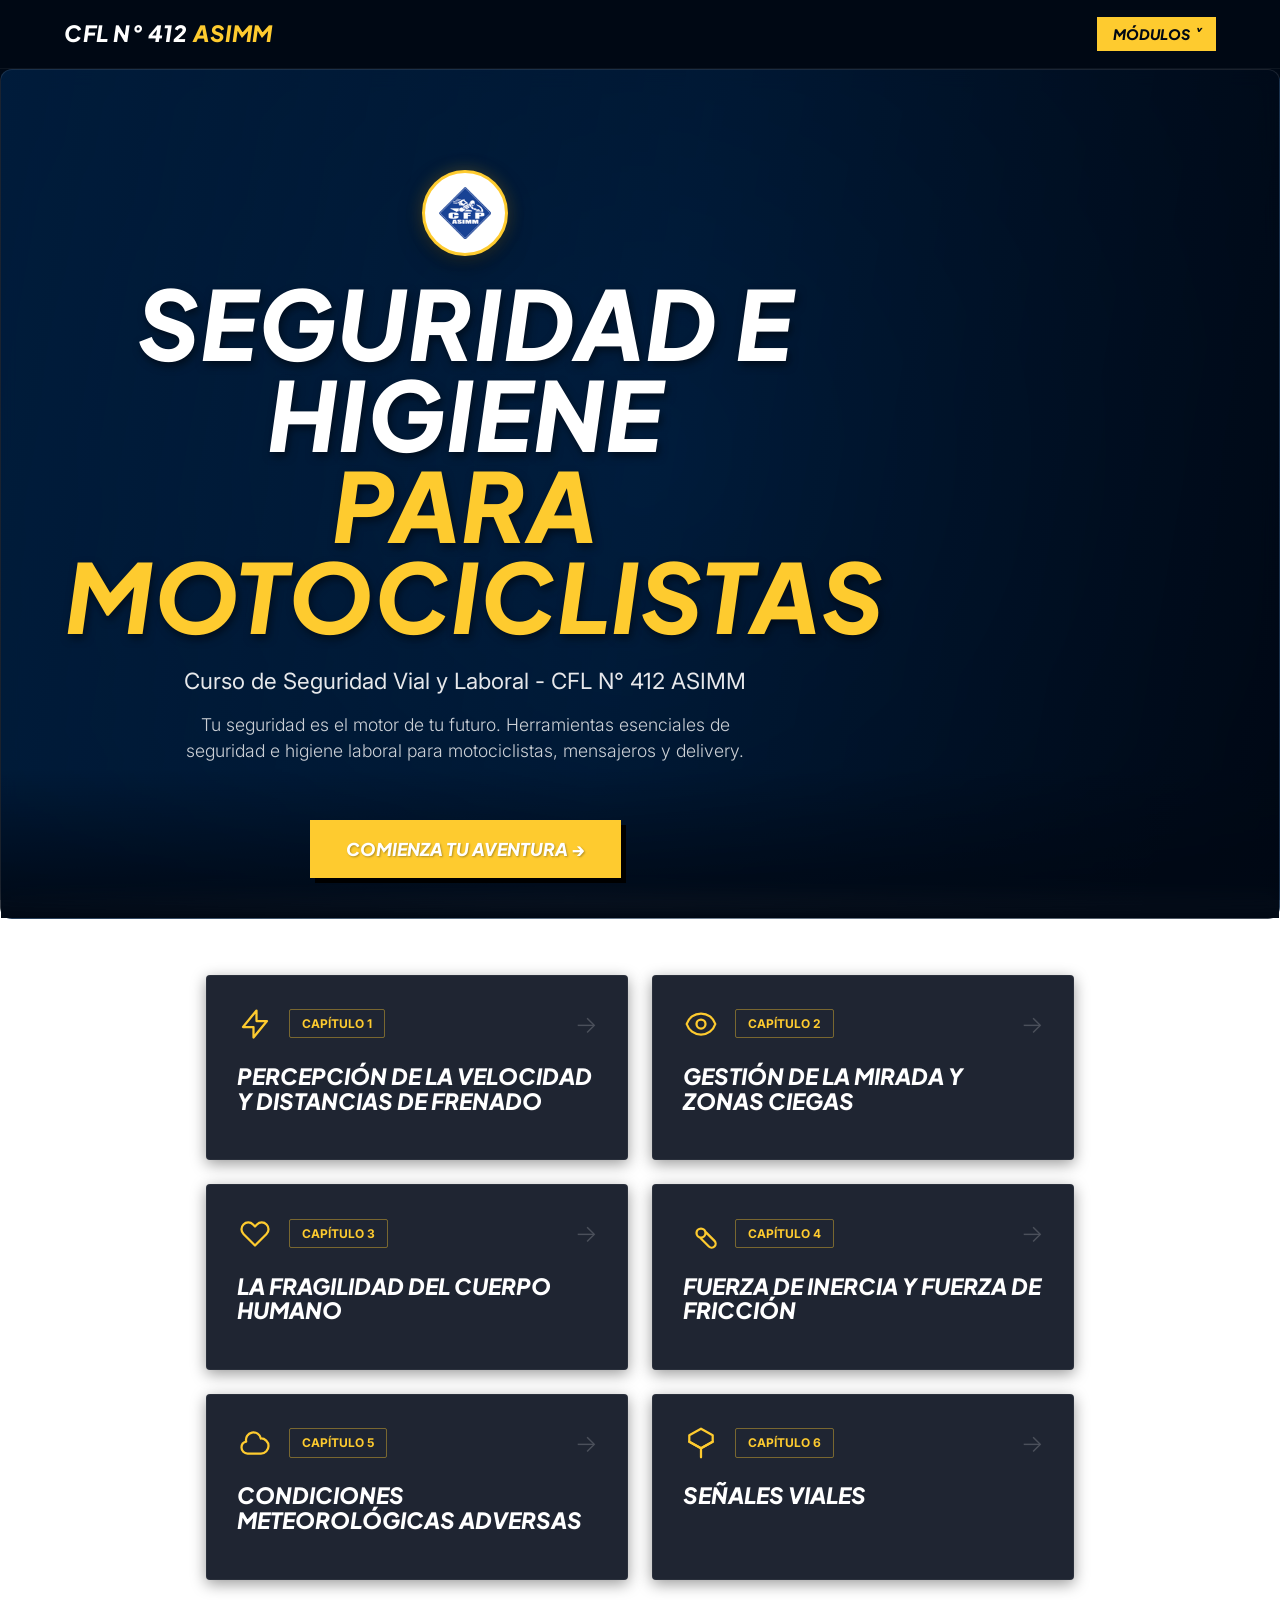
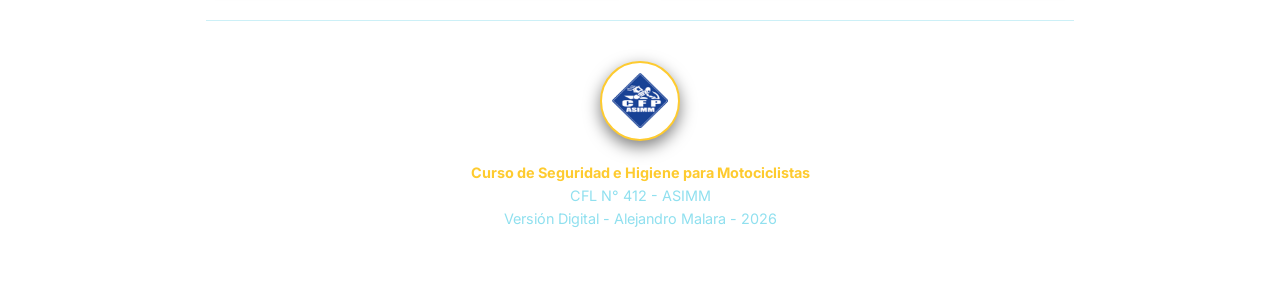
==== commit cf54c86b: "Improve logo styling to premium circular badges" ====
--- a/index.html
+++ b/index.html
@@ -447,10 +447,48 @@
         }
 
         .footer-logo {
-            max-width: 150px;
-            height: auto;
+            max-width: 80px;
+            height: 80px;
+            object-fit: contain;
             margin-bottom: 20px;
-            opacity: 0.9;
+            background: #ffffff;
+            padding: 10px;
+            border-radius: 50%;
+            border: 2px solid var(--gcba-yellow);
+            box-shadow: 0 6px 16px rgba(0,0,0,0.5);
+            display: inline-block;
+            transition: transform 0.3s ease;
+        }
+
+        .footer-logo:hover {
+            transform: scale(1.08);
+        }
+
+        .brand-badge-container {
+            background: #ffffff;
+            padding: 12px;
+            border-radius: 50%;
+            display: inline-flex;
+            align-items: center;
+            justify-content: center;
+            margin-bottom: 20px;
+            box-shadow: 0 8px 24px rgba(0,0,0,0.4), 0 0 16px rgba(254, 203, 47, 0.25);
+            border: 3px solid var(--gcba-yellow);
+            width: 86px;
+            height: 86px;
+            transition: transform 0.3s ease, box-shadow 0.3s ease;
+        }
+
+        .brand-badge-container:hover {
+            transform: scale(1.05) rotate(5deg);
+            box-shadow: 0 12px 32px rgba(0,0,0,0.5), 0 0 24px rgba(254, 203, 47, 0.4);
+        }
+
+        .brand-badge-logo {
+            height: 52px;
+            width: 52px;
+            object-fit: contain;
+            display: block;
         }
 
         /* Responsive adjustments */
@@ -728,7 +766,7 @@
     </nav>
 
     <header class="hero">
-        <div class="hero-content"><div style="background: white; padding: 10px; border-radius: 8px; display: inline-block; margin-bottom: 20px; box-shadow: 0 4px 15px rgba(0,0,0,0.3);"><img src="logo.png" alt="Logo ASIMM" style="height: 60px; width: auto; display: block;"></div>
+        <div class="hero-content"><div class="brand-badge-container"><img src="logo.png" alt="Logo ASIMM" class="brand-badge-logo"></div>
             <h1 class="hero-title">
                 <span class="text-white">SEGURIDAD E HIGIENE</span><br>
                 <span class="text-yellow">PARA MOTOCICLISTAS</span>
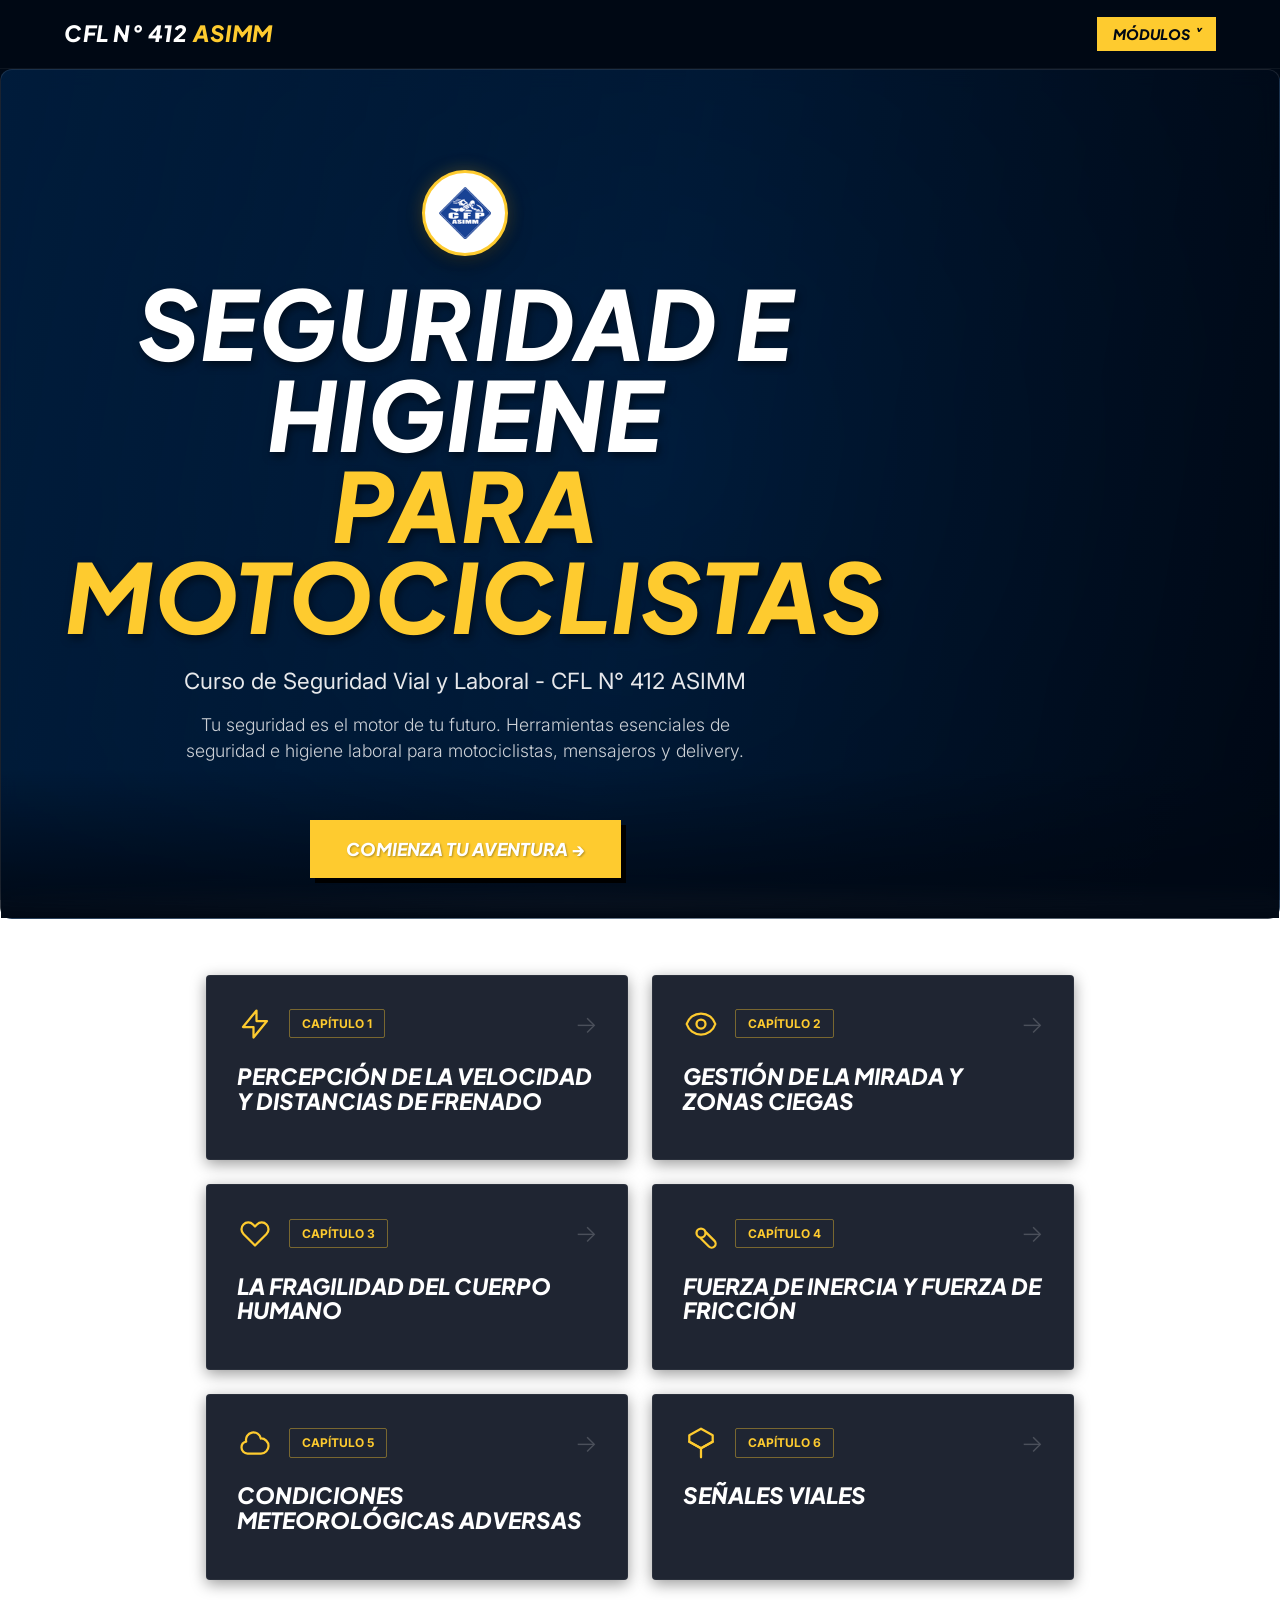
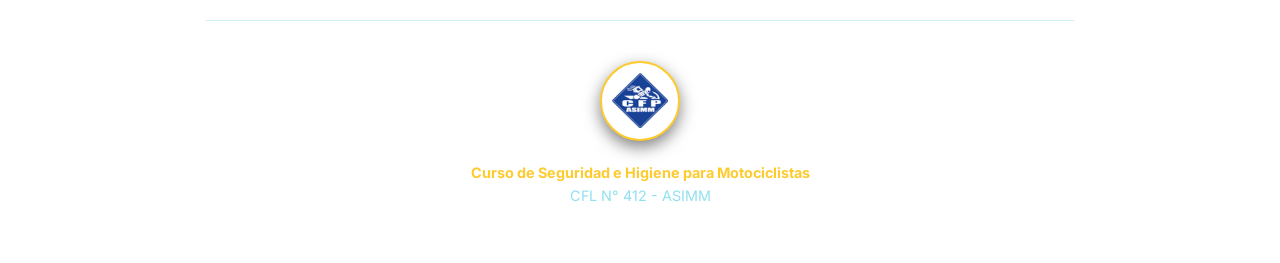
==== commit 2d8fc83d: "Eliminar texto Version Digital Alejandro Malara del footer" ====
--- a/index.html
+++ b/index.html
@@ -1236,7 +1236,6 @@
             <img src="logo.png" alt="Logo CFL 412 ASIMM" class="footer-logo">
             <p><strong>Curso de Seguridad e Higiene para Motociclistas</strong></p>
             <p>CFL N° 412 - ASIMM</p>
-            <p>Versión Digital - Alejandro Malara - 2026</p>
         </footer>
     </div>
 
@@ -1261,20 +1260,6 @@
                 <div class="form-group">
                     <input type="email" class="form-input" id="loginEmail" placeholder="Correo Electrónico" required>
                 </div>
-                <div class="form-group">
-                    <select class="form-input" id="loginCfp" required
-                        style="cursor: pointer; appearance: none; -webkit-appearance: none; -moz-appearance: none; background-image: url('data:image/svg+xml;utf8,<svg fill=%22%23ffffff%22 height=%2224%22 viewBox=%220 0 24 24%22 width=%2224%22 xmlns=%22http://www.w3.org/2000/svg%22><path d=%22M7 10l5 5 5-5z%22/></svg>'); background-repeat: no-repeat; background-position: right 10px center;">
-                        <option value="" disabled selected>Selecciona tu Centro de Formación Laboral (CFL)</option>
-                        <option value="CFP N° 1">CFL N° 412 - ASIMM (Mensajeros y Delivery)</option>
-                        <option value="CFP N° 4">CFL N° 412 - Delegación Central</option>
-                        <option value="CFP N° 6">CFL N° 412 - Cursos de Conducción</option>
-                        <option value="CFP N° 7">CFL N° 412 - Anexo Sur</option>
-                        <option value="CFP N° 10">CFL N° 412 - Delegación La Plata</option>
-                        <option value="CFP N° 28">CFL N° 412 - Delegación Mar del Plata</option>
-                        <option value="CFP N° 34">CFL N° 412 - Delegación Bahía Blanca</option>
-                        <option value="CFP N° 38">CFL N° 412 - Delegación Tandil</option>
-                    </select>
-                </div>
                 <button type="submit" class="btn-primary">INGRESAR &rarr;</button>
             </form>
         </div>
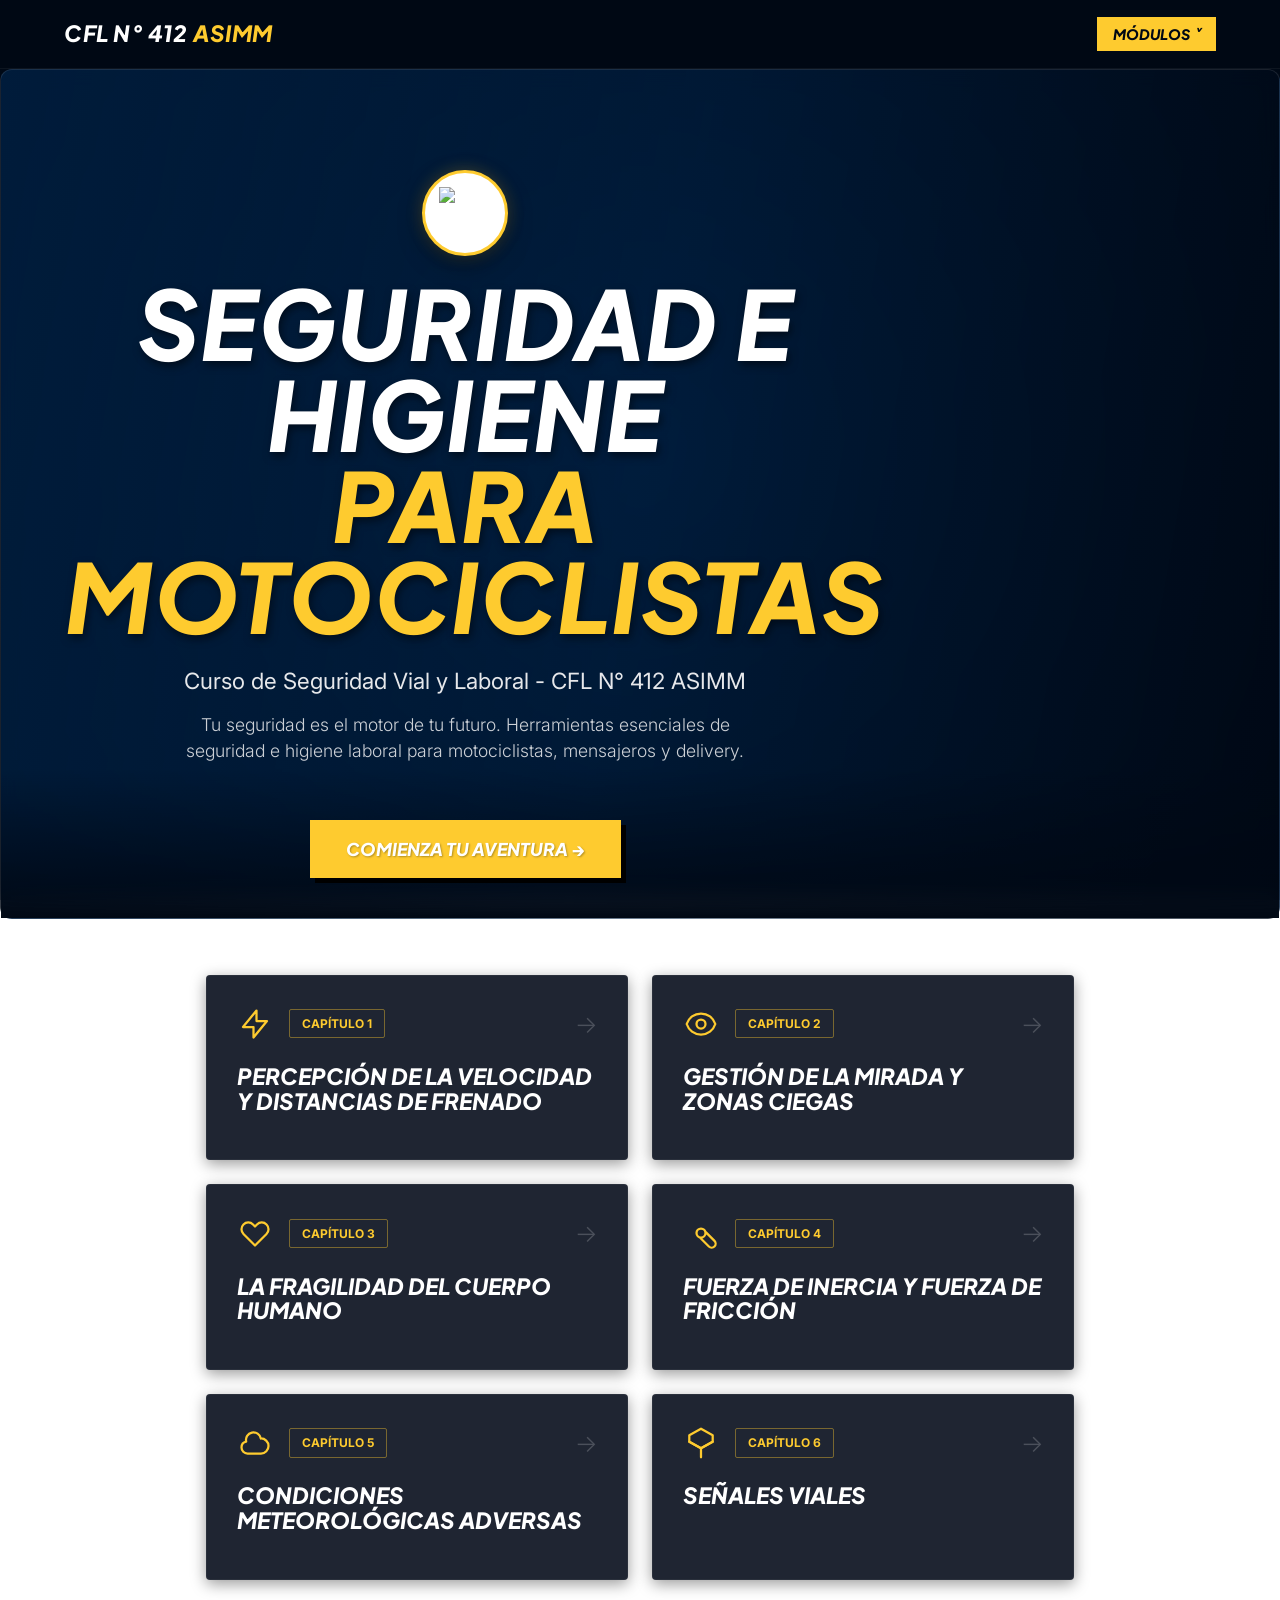
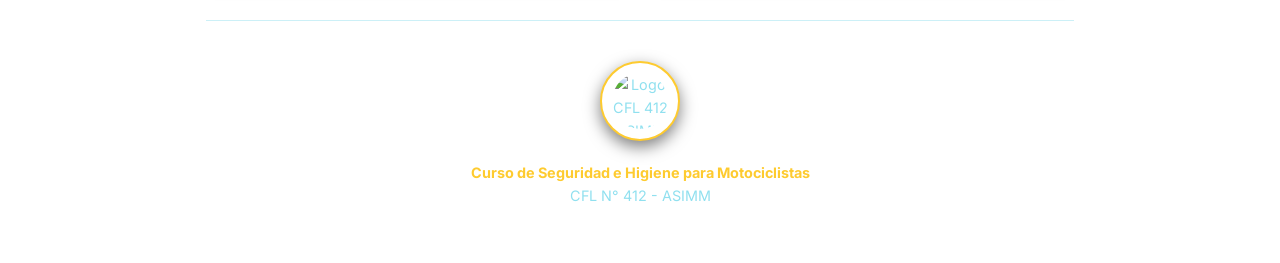
==== commit 0e5b690d: "Actualizar logos: nuevo logo CFP ASIMM en hero y footer" ====
--- a/index.html
+++ b/index.html
@@ -766,7 +766,7 @@
     </nav>
 
     <header class="hero">
-        <div class="hero-content"><div class="brand-badge-container"><img src="logo.png" alt="Logo ASIMM" class="brand-badge-logo"></div>
+        <div class="hero-content"><div class="brand-badge-container"><img src="Gemini_Generated_Image_r7ipgar7ipgar7ip.png" alt="Logo ASIMM" class="brand-badge-logo"></div>
             <h1 class="hero-title">
                 <span class="text-white">SEGURIDAD E HIGIENE</span><br>
                 <span class="text-yellow">PARA MOTOCICLISTAS</span>
@@ -1233,7 +1233,7 @@
         </div> <!-- Cierra chapter-grid -->
 
         <footer>
-            <img src="logo.png" alt="Logo CFL 412 ASIMM" class="footer-logo">
+            <img src="Gemini_Generated_Image_ldvcggldvcggldvc.png" alt="Logo CFL 412 ASIMM" class="footer-logo">
             <p><strong>Curso de Seguridad e Higiene para Motociclistas</strong></p>
             <p>CFL N° 412 - ASIMM</p>
         </footer>
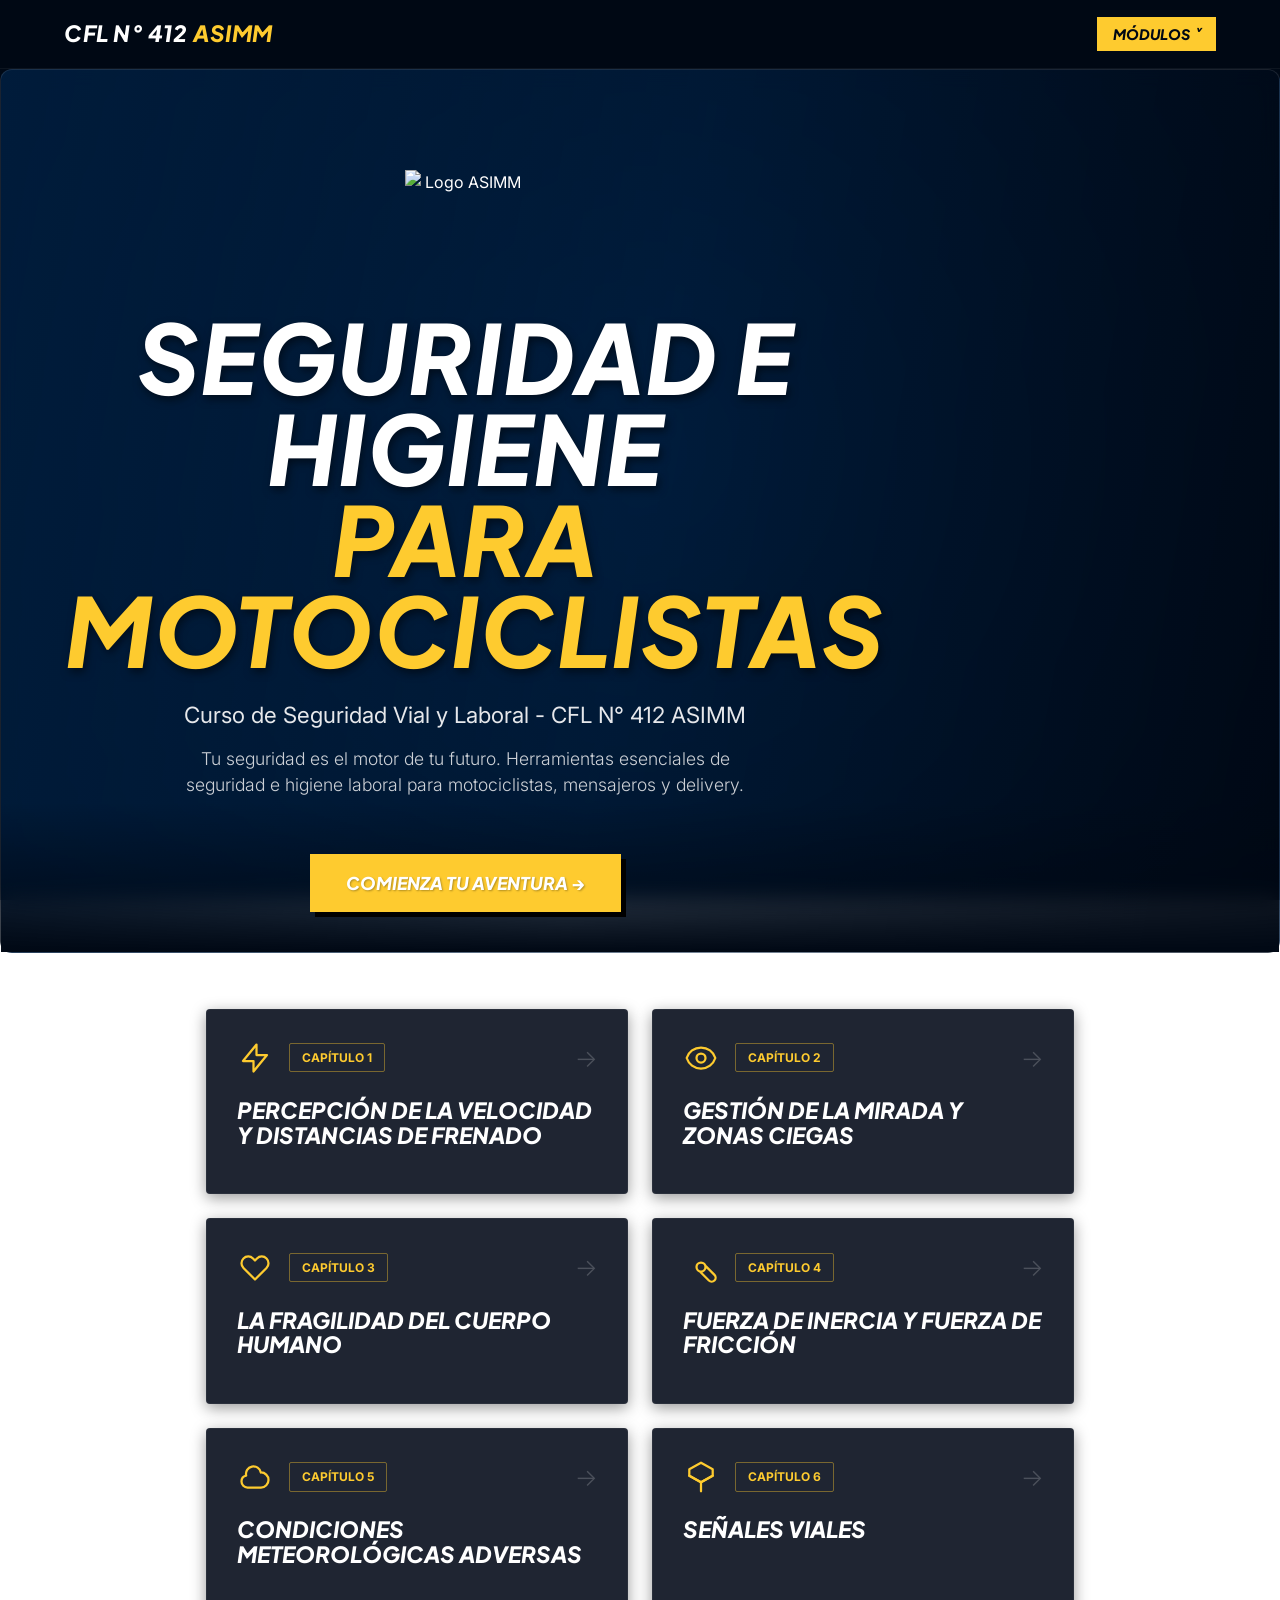
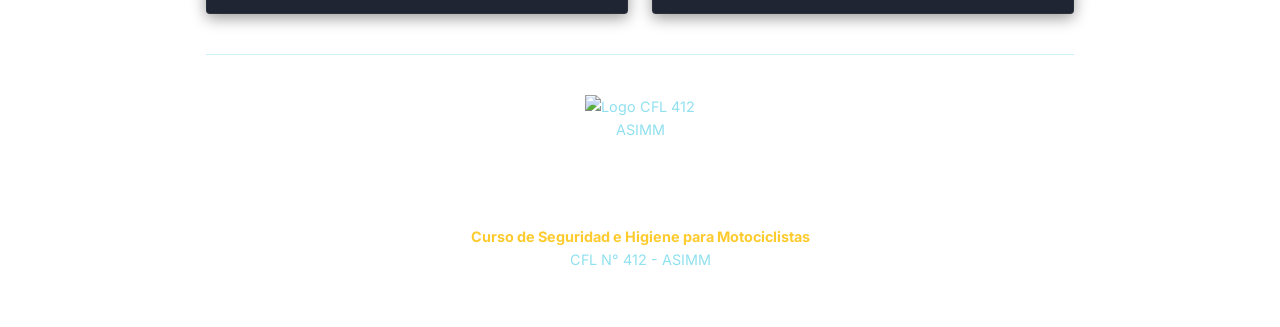
==== commit 2065ef05: "Eliminar fondo y redondeo del logo, mostrar imagen limpia" ====
--- a/index.html
+++ b/index.html
@@ -447,15 +447,10 @@
         }
 
         .footer-logo {
-            max-width: 80px;
-            height: 80px;
+            max-width: 110px;
+            height: 110px;
             object-fit: contain;
             margin-bottom: 20px;
-            background: #ffffff;
-            padding: 10px;
-            border-radius: 50%;
-            border: 2px solid var(--gcba-yellow);
-            box-shadow: 0 6px 16px rgba(0,0,0,0.5);
             display: inline-block;
             transition: transform 0.3s ease;
         }
@@ -465,28 +460,22 @@
         }
 
         .brand-badge-container {
-            background: #ffffff;
-            padding: 12px;
-            border-radius: 50%;
             display: inline-flex;
             align-items: center;
             justify-content: center;
             margin-bottom: 20px;
-            box-shadow: 0 8px 24px rgba(0,0,0,0.4), 0 0 16px rgba(254, 203, 47, 0.25);
-            border: 3px solid var(--gcba-yellow);
-            width: 86px;
-            height: 86px;
-            transition: transform 0.3s ease, box-shadow 0.3s ease;
+            width: 120px;
+            height: 120px;
+            transition: transform 0.3s ease;
         }
 
         .brand-badge-container:hover {
-            transform: scale(1.05) rotate(5deg);
-            box-shadow: 0 12px 32px rgba(0,0,0,0.5), 0 0 24px rgba(254, 203, 47, 0.4);
+            transform: scale(1.05);
         }
 
         .brand-badge-logo {
-            height: 52px;
-            width: 52px;
+            height: 120px;
+            width: 120px;
             object-fit: contain;
             display: block;
         }
